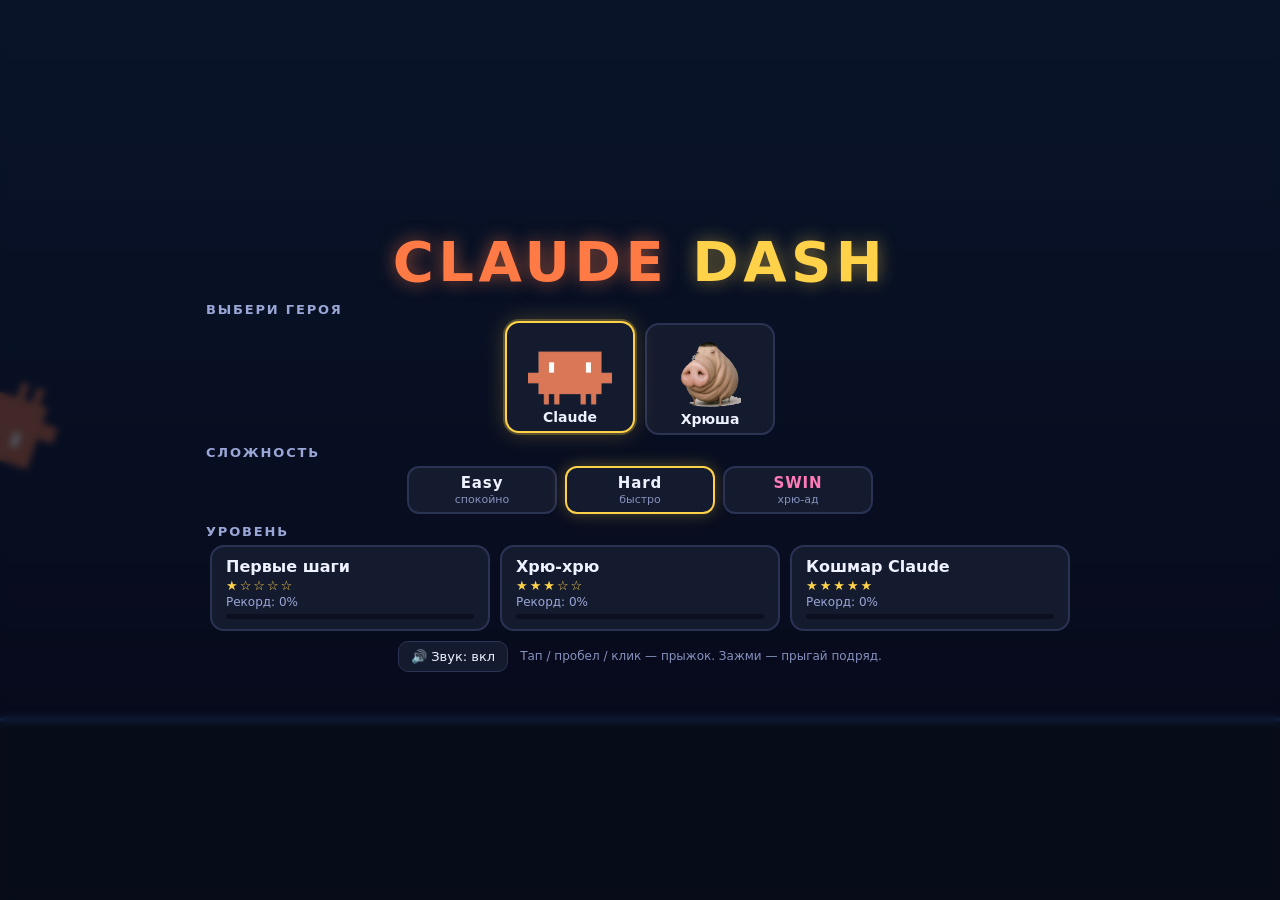
==== web/index.html @ 74cd31fd "Add Easy / Hard / SWIN difficulties with per-difficulty speed, rest and records Co-Authored-By: Clau" ====
<!doctype html>
<html lang="ru">
<head>
<meta charset="utf-8">
<meta name="viewport" content="width=device-width,initial-scale=1,maximum-scale=1,user-scalable=no,viewport-fit=cover">
<meta name="theme-color" content="#0b0f1a">
<title>Claude Dash</title>
<link rel="stylesheet" href="style.css">
</head>
<body>
<canvas id="c"></canvas>

<button id="btnPause" class="hidden" aria-label="Пауза">❚❚</button>

<section id="menu" class="screen">
  <div class="menu-inner">
    <h1 class="title"><span>CLAUDE</span> <span class="dash">DASH</span></h1>

    <div class="block">
      <h2>Выбери героя</h2>
      <div id="chars" class="chars"></div>
    </div>

    <div class="block">
      <h2>Сложность</h2>
      <div id="diffs" class="diffs"></div>
    </div>

    <div class="block">
      <h2>Уровень</h2>
      <div id="levels" class="levels"></div>
    </div>

    <div class="foot">
      <button id="btnSound" class="small">🔊 Звук: вкл</button>
      <span class="hint">Тап / пробел / клик — прыжок. Зажми — прыгай подряд.</span>
    </div>
  </div>
</section>

<section id="pause" class="screen hidden">
  <div class="card">
    <h2>Пауза</h2>
    <button id="btnResume" class="big">▶ Продолжить</button>
    <button id="btnRestart" class="big alt">↻ Заново</button>
    <button id="btnMenu" class="big alt">☰ В меню</button>
  </div>
</section>

<section id="win" class="screen hidden">
  <div class="card">
    <h2>Уровень пройден!</h2>
    <p id="winStats"></p>
    <img id="winImg" alt="">
    <button id="btnAgain" class="big">↻ Ещё раз</button>
    <button id="btnNext" class="big alt">Следующий ▶</button>
    <button id="btnMenu2" class="big alt">☰ В меню</button>
  </div>
</section>

<script src="core.js"></script>
<script src="game.js"></script>
</body>
</html>
---- web/style.css ----
:root { --bg: #0b0f1a; --accent: #ff7a45; --accent2: #ffd24a; --card: #151b2e; --line: #2a3354; --text: #eef1ff; }
* { box-sizing: border-box; -webkit-tap-highlight-color: transparent; -webkit-user-select: none; user-select: none; }
html, body { margin: 0; height: 100%; background: var(--bg); color: var(--text); overflow: hidden; touch-action: none;
  font-family: system-ui, -apple-system, "Segoe UI", Roboto, sans-serif; }
canvas { position: fixed; inset: 0; width: 100%; height: 100%; display: block; }
.hidden { display: none !important; }

.screen { position: fixed; inset: 0; display: flex; align-items: center; justify-content: center; z-index: 5; }
#menu { background: rgba(8, 11, 22, .72); backdrop-filter: blur(3px); overflow-y: auto; align-items: flex-start; }
.menu-inner { width: min(900px, 100%); padding: max(12px, env(safe-area-inset-top)) max(16px, env(safe-area-inset-right)) 16px max(16px, env(safe-area-inset-left)); margin: auto; }

.title { margin: 4px 0 8px; text-align: center; font-size: clamp(30px, 8vh, 56px); letter-spacing: .08em; font-weight: 900; }
.title span:first-child { color: var(--accent); text-shadow: 0 0 18px rgba(255, 122, 69, .55); }
.title .dash { color: var(--accent2); text-shadow: 0 0 18px rgba(255, 210, 74, .45); }
h2 { margin: 0 0 6px; font-size: 13px; letter-spacing: .14em; text-transform: uppercase; color: #9aa6d6; }
.block { margin-bottom: 10px; }

.chars, .levels, .diffs { display: flex; gap: 10px; justify-content: center; flex-wrap: wrap; }
.char, .level { background: var(--card); border: 2px solid var(--line); border-radius: 14px; color: var(--text); cursor: pointer;
  font: inherit; transition: transform .12s, border-color .12s, box-shadow .12s; }
.char { width: 130px; padding: 8px 6px 6px; display: flex; flex-direction: column; align-items: center; gap: 4px; }
.char .pic { width: 84px; height: 74px; display: flex; align-items: flex-end; justify-content: center; }
.char img { max-width: 100%; max-height: 100%; image-rendering: auto; pointer-events: none; }
.char b { font-size: 14px; }
.char.sel { border-color: var(--accent2); box-shadow: 0 0 0 2px rgba(255, 210, 74, .25), 0 0 22px rgba(255, 210, 74, .25); transform: translateY(-2px); }
.level { min-width: 180px; padding: 10px 14px; text-align: left; flex: 1 1 180px; max-width: 280px; }
.level:active, .char:active, .big:active, .small:active { transform: scale(.97); }
.level .nm { font-weight: 800; font-size: 16px; }
.level .st { color: var(--accent2); font-size: 13px; letter-spacing: 2px; margin: 2px 0; }
.level .best { font-size: 12px; color: #9aa6d6; }
.level .bar { height: 5px; background: #0c1020; border-radius: 3px; overflow: hidden; margin-top: 5px; }
.level .bar i { display: block; height: 100%; background: linear-gradient(90deg, var(--accent), var(--accent2)); }
.level:hover, .char:hover { border-color: var(--accent); }

.foot { display: flex; gap: 12px; align-items: center; justify-content: center; flex-wrap: wrap; margin-top: 4px; }
.hint { font-size: 12px; color: #8791bd; }
button { font-family: inherit; }
.small { background: var(--card); border: 1px solid var(--line); color: var(--text); border-radius: 10px; padding: 7px 12px; font-size: 13px; cursor: pointer; }

#pause, #win { background: rgba(5, 8, 18, .66); }
.card { background: var(--card); border: 2px solid var(--line); border-radius: 18px; padding: 18px 22px; width: min(340px, 90vw); text-align: center;
  display: flex; flex-direction: column; gap: 10px; max-height: 96vh; overflow-y: auto; }
.card h2 { font-size: 20px; color: var(--accent2); letter-spacing: .06em; margin: 0; }
.card p { margin: 0; color: #c8d0f5; font-size: 14px; }
#winImg { height: 70px; object-fit: contain; align-self: center; animation: hop .6s ease-in-out infinite alternate; }
@keyframes hop { to { transform: translateY(-14px) rotate(12deg); } }
.big { background: linear-gradient(180deg, #ff9160, var(--accent)); border: 0; border-radius: 12px; padding: 12px; font-size: 17px; font-weight: 800;
  color: #25110a; cursor: pointer; }
.big.alt { background: #222b49; color: var(--text); border: 1px solid var(--line); font-weight: 600; }

#btnPause { position: fixed; z-index: 4; top: max(8px, env(safe-area-inset-top)); right: max(10px, env(safe-area-inset-right));
  width: 44px; height: 44px; border-radius: 50%; border: 2px solid rgba(255, 255, 255, .35); background: rgba(0, 0, 0, .35);
  color: #fff; font-size: 16px; cursor: pointer; }

@media (max-height: 460px) {
  .title { font-size: 26px; margin: 0 0 4px; }
  .char { width: 104px; padding: 4px; } .char .pic { width: 60px; height: 50px; }
  .level { padding: 6px 10px; min-width: 150px; } .block { margin-bottom: 6px; } .hint { display: none; }
}

.diffs { display: flex; gap: 8px; justify-content: center; }
.diff { flex: 1 1 0; max-width: 150px; background: var(--card); border: 2px solid var(--line); border-radius: 12px; color: var(--text); cursor: pointer;
  padding: 6px 8px; display: flex; flex-direction: column; align-items: center; gap: 1px; font: inherit; transition: transform .12s, border-color .12s; }
.diff b { font-size: 15px; letter-spacing: .06em; }
.diff span { font-size: 11px; color: #8791bd; }
.diff:active { transform: scale(.97); }
.diff.d-easy.sel { border-color: #5ee08a; box-shadow: 0 0 16px rgba(94, 224, 138, .3); }
.diff.d-hard.sel { border-color: var(--accent2); box-shadow: 0 0 16px rgba(255, 210, 74, .3); }
.diff.d-swin.sel { border-color: #ff4d9a; box-shadow: 0 0 18px rgba(255, 77, 154, .45); }
.diff.d-swin b { color: #ff7ab8; }
@media (max-height: 460px) { .diff { padding: 3px 6px; } .diff span { display: none; } }
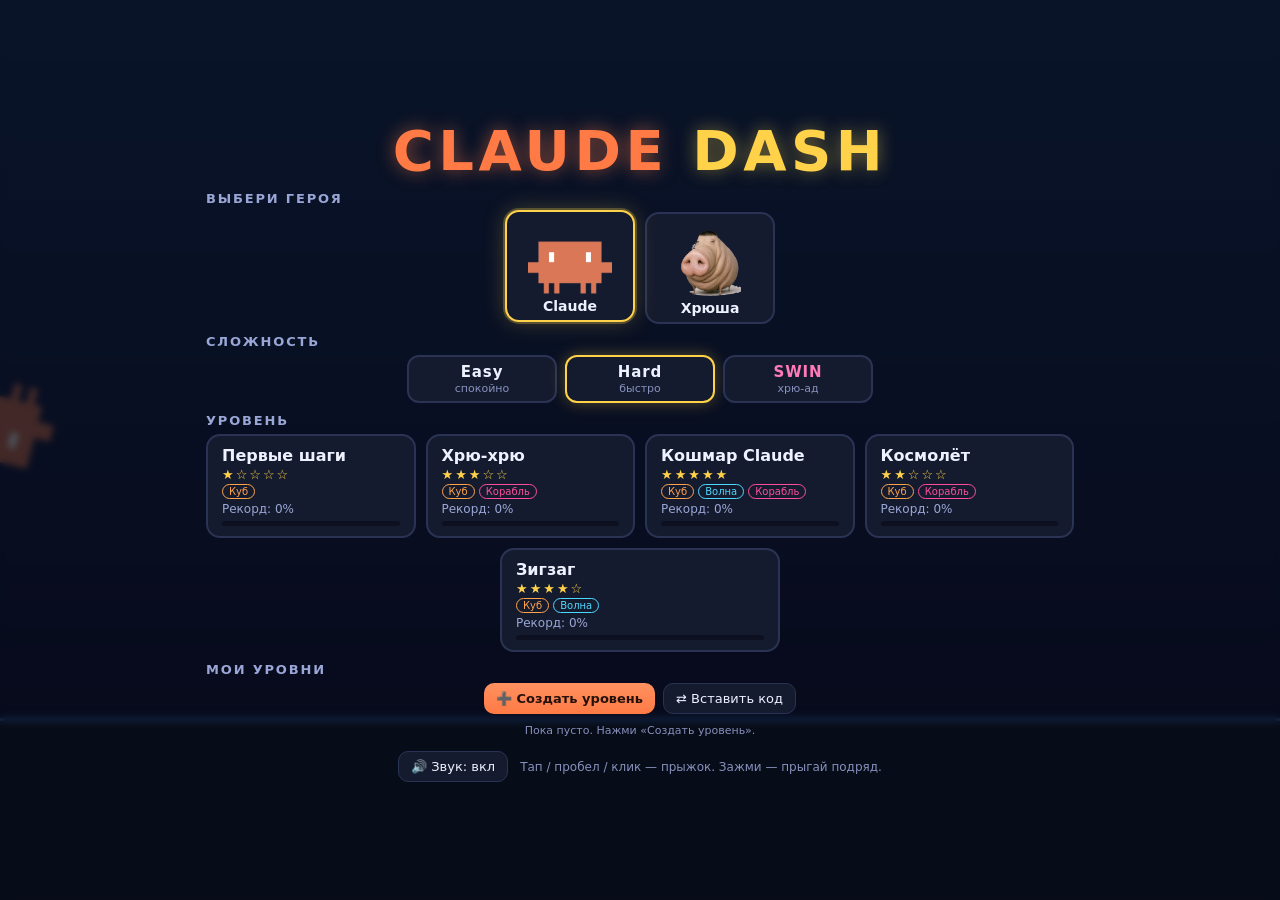
==== commit df4e69ea: "Add Cube/Ship/Wave game modes with portals, 2 new levels, and a level editor with share codes Co-Aut" ====
--- a/web/index.html
+++ b/web/index.html
@@ -31,10 +31,51 @@
       <div id="levels" class="levels"></div>
     </div>
 
+    <div class="block">
+      <h2>Мои уровни</h2>
+      <div class="cbtns">
+        <button id="btnNew" class="small go">➕ Создать уровень</button>
+        <button id="btnImport" class="small">⇄ Вставить код</button>
+      </div>
+      <div id="customList" class="clist"></div>
+    </div>
+
     <div class="foot">
       <button id="btnSound" class="small">🔊 Звук: вкл</button>
       <span class="hint">Тап / пробел / клик — прыжок. Зажми — прыгай подряд.</span>
     </div>
+  </div>
+</section>
+
+<section id="editor" class="hidden">
+  <div class="edtop">
+    <button id="edBack" class="small" aria-label="Назад">←</button>
+    <input id="edName" type="text" maxlength="24" placeholder="Название" autocomplete="off">
+    <button id="edDiff" class="small">Тест: Hard</button>
+    <button id="edTest" class="small go">▶ Тест</button>
+    <button id="edSave" class="small">💾 Сохранить</button>
+    <button id="edCode" class="small">⇄ Код</button>
+  </div>
+  <div id="edCodePanel" class="codepanel hidden">
+    <p>Код уровня. Скопируй, чтобы поделиться, или вставь чужой и нажми «Загрузить».</p>
+    <textarea id="edCodeText" rows="4" spellcheck="false"></textarea>
+    <div class="cbtns">
+      <button id="edCopy" class="small go">Копировать</button>
+      <button id="edLoad" class="small">Загрузить</button>
+      <button id="edCodeClose" class="small">Закрыть</button>
+    </div>
+    <div id="edCodeMsg" class="hint"></div>
+  </div>
+  <div class="edbottom">
+    <div class="edbar">
+      <button id="edLeft" class="small">◀</button>
+      <input id="edScroll" type="range" min="0" max="100" step="0.5" value="0" aria-label="Прокрутка уровня">
+      <button id="edRight" class="small">▶</button>
+      <button id="edLenMinus" class="small">−20</button>
+      <span id="edInfo" class="hint"></span>
+      <button id="edLenPlus" class="small">+20</button>
+    </div>
+    <div id="edTools" class="tools"></div>
   </div>
 </section>
 
--- a/web/style.css
+++ b/web/style.css
@@ -69,3 +69,42 @@
 .diff.d-swin.sel { border-color: #ff4d9a; box-shadow: 0 0 18px rgba(255, 77, 154, .45); }
 .diff.d-swin b { color: #ff7ab8; }
 @media (max-height: 460px) { .diff { padding: 3px 6px; } .diff span { display: none; } }
+
+/* ---- modes, custom levels ---- */
+.level .modes { display: flex; gap: 4px; flex-wrap: wrap; margin: 2px 0 3px; }
+.level .modes i { font-style: normal; font-size: 10px; padding: 1px 6px; border-radius: 8px; border: 1px solid currentColor; }
+.m-cube { color: #ffa24a; } .m-ship { color: #ff4d9a; } .m-wave { color: #4dd8ff; }
+.cbtns { display: flex; gap: 8px; justify-content: center; flex-wrap: wrap; margin-bottom: 6px; }
+.small.go { background: linear-gradient(180deg, #ff9160, var(--accent)); border: 0; color: #25110a; font-weight: 800; }
+.small.del { color: #ff8a9a; }
+.clist { display: flex; flex-direction: column; gap: 6px; max-width: 560px; margin: 0 auto; }
+.crow { display: flex; align-items: center; gap: 6px; background: var(--card); border: 1px solid var(--line); border-radius: 12px; padding: 6px 8px; }
+.cname { flex: 1; min-width: 0; display: flex; flex-direction: column; }
+.cname b { font-size: 14px; overflow: hidden; text-overflow: ellipsis; white-space: nowrap; }
+.cname span, .empty { font-size: 11px; color: #8791bd; }
+.empty { text-align: center; padding: 4px; }
+
+#editor { position: fixed; inset: 0; z-index: 6; pointer-events: none; }
+#editor > * { pointer-events: auto; }
+.edtop { position: absolute; top: 0; left: 0; right: 0; display: flex; gap: 6px; align-items: center; background: rgba(8, 11, 22, .82);
+  padding: 6px max(8px, env(safe-area-inset-right)) 6px max(8px, env(safe-area-inset-left)); overflow-x: auto; }
+.edtop .small { white-space: nowrap; flex: none; }
+#edName { flex: 1 1 120px; min-width: 90px; background: #0c1020; border: 1px solid var(--line); color: var(--text); border-radius: 8px; padding: 7px 9px; font: inherit; font-size: 14px;
+  -webkit-user-select: text; user-select: text; }
+.edbottom { position: absolute; left: 0; right: 0; bottom: 0; height: 84px; background: rgba(8, 11, 22, .9); display: flex; flex-direction: column;
+  padding: 0 max(8px, env(safe-area-inset-right)) 0 max(8px, env(safe-area-inset-left)); }
+.edbar { height: 32px; display: flex; align-items: center; gap: 6px; }
+.edbar .small { padding: 3px 9px; flex: none; }
+#edScroll { flex: 1; min-width: 60px; accent-color: var(--accent); }
+.tools { height: 52px; display: flex; gap: 6px; overflow-x: auto; padding-bottom: 4px; }
+.tool { flex: none; min-width: 58px; background: var(--card); border: 2px solid var(--line); border-radius: 10px; color: var(--text); display: flex; flex-direction: column;
+  align-items: center; justify-content: center; font: inherit; cursor: pointer; padding: 0 6px; }
+.tool b { font-size: 17px; line-height: 1; } .tool span { font-size: 9px; color: #8791bd; }
+.tool.sel { border-color: var(--accent2); box-shadow: 0 0 12px rgba(255, 210, 74, .3); }
+.tool.t-cube b { color: #ffa24a; } .tool.t-ship b { color: #ff4d9a; } .tool.t-wave b { color: #4dd8ff; }
+.codepanel { position: absolute; top: 52px; left: 50%; transform: translateX(-50%); width: min(520px, 94vw); background: var(--card); border: 2px solid var(--line);
+  border-radius: 14px; padding: 10px; display: flex; flex-direction: column; gap: 8px; }
+.codepanel p { margin: 0; font-size: 12px; color: #c8d0f5; }
+.codepanel textarea { width: 100%; background: #0c1020; color: var(--text); border: 1px solid var(--line); border-radius: 8px; padding: 6px; font: 11px monospace;
+  -webkit-user-select: text; user-select: text; resize: none; }
+@media (max-height: 460px) { .level .modes { display: none; } }
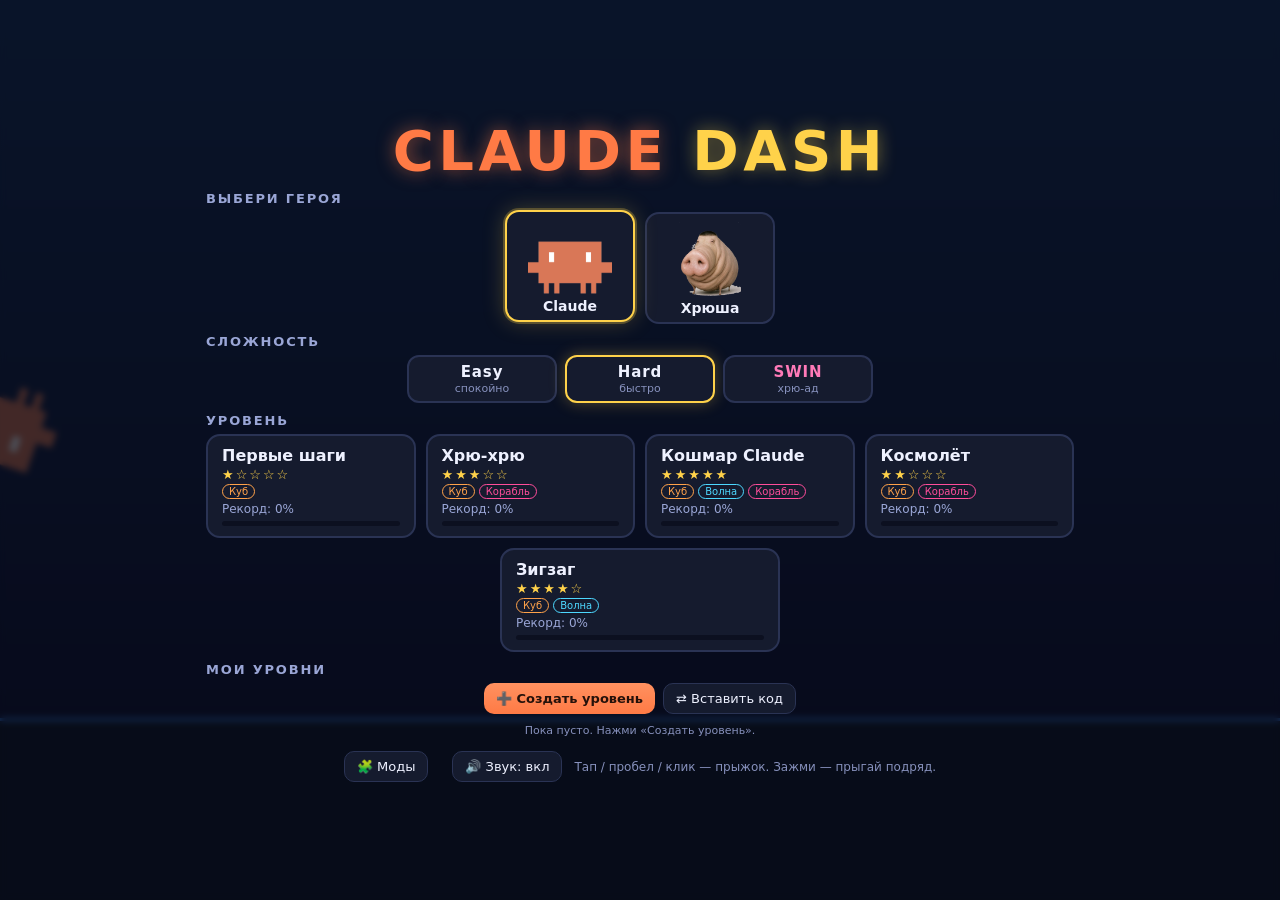
==== commit 47993f1d: "Add Mod API v1, mod loader/manager UI, example mods and docs Co-Authored-By: Claude Sonnet 5.5 <nore" ====
--- a/web/index.html
+++ b/web/index.html
@@ -40,12 +40,40 @@
       <div id="customList" class="clist"></div>
     </div>
 
+    <div id="modLevelsBlock" class="block hidden">
+      <h2>Уровни из модов</h2>
+      <div id="modLevels" class="clist"></div>
+    </div>
+
     <div class="foot">
+      <button id="btnMods" class="small">🧩 Моды</button>
+      <span id="modButtons" class="cbtns" style="margin:0"></span>
       <button id="btnSound" class="small">🔊 Звук: вкл</button>
       <span class="hint">Тап / пробел / клик — прыжок. Зажми — прыгай подряд.</span>
     </div>
   </div>
 </section>
+
+<section id="mods" class="screen hidden">
+  <div class="card modcard">
+    <div class="mhead"><h2>Моды</h2><button id="modClose" class="small">← Назад</button></div>
+    <p class="warn">Мод — это код. Он выполняется внутри игры и может менять её как угодно. Ставь только те моды, которым доверяешь. Описание API: docs/MODDING.md в репозитории.</p>
+    <div id="modList" class="mlist"></div>
+    <h2>Добавить мод</h2>
+    <textarea id="modSrc" rows="5" spellcheck="false" placeholder="Вставь код мода: ClaudeDash.register({ ... })"></textarea>
+    <div class="cbtns">
+      <button id="modInstall" class="small go">Установить код</button>
+      <button id="modFileBtn" class="small">Из файла…</button>
+      <input id="modFile" type="file" accept=".js,text/javascript,application/javascript" hidden>
+    </div>
+    <div class="urlrow"><input id="modUrl" type="url" placeholder="https://…/mod.js" autocomplete="off"><button id="modUrlBtn" class="small">Скачать</button></div>
+    <div id="modMsg" class="hint"></div>
+    <h2>Примеры</h2>
+    <div id="modExamples" class="mlist"></div>
+  </div>
+</section>
+
+<div id="toast" class="toast hidden"></div>
 
 <section id="editor" class="hidden">
   <div class="edtop">
@@ -100,6 +128,8 @@
 </section>
 
 <script src="core.js"></script>
+<script src="mods.js"></script>
+<script src="examples.js"></script>
 <script src="game.js"></script>
 </body>
 </html>
--- a/web/style.css
+++ b/web/style.css
@@ -108,3 +108,20 @@
 .codepanel textarea { width: 100%; background: #0c1020; color: var(--text); border: 1px solid var(--line); border-radius: 8px; padding: 6px; font: 11px monospace;
   -webkit-user-select: text; user-select: text; resize: none; }
 @media (max-height: 460px) { .level .modes { display: none; } }
+
+/* ---- mods ---- */
+.modcard { width: min(600px, 94vw); text-align: left; gap: 8px; }
+.mhead { display: flex; justify-content: space-between; align-items: center; }
+.warn { font-size: 12px; color: #ffcf7a; background: rgba(255, 180, 60, .08); border: 1px solid rgba(255, 180, 60, .3); border-radius: 10px; padding: 7px 10px; }
+.mlist { display: flex; flex-direction: column; gap: 6px; }
+.mrow { display: flex; align-items: center; gap: 6px; background: #0f1426; border: 1px solid var(--line); border-radius: 10px; padding: 6px 8px; }
+.mrow.off { opacity: .6; }
+.minfo { flex: 1; min-width: 0; display: flex; flex-direction: column; gap: 1px; }
+.minfo b { font-size: 14px; } .minfo span { font-size: 11px; color: #9aa6d6; overflow-wrap: anywhere; }
+.minfo em { font-size: 11px; font-style: normal; color: #5ee08a; } .minfo em.bad { color: #ff8a9a; overflow-wrap: anywhere; }
+.small:disabled { opacity: .5; cursor: default; }
+.modcard textarea, .urlrow input { width: 100%; background: #0c1020; color: var(--text); border: 1px solid var(--line); border-radius: 8px; padding: 7px; font: 12px monospace;
+  -webkit-user-select: text; user-select: text; resize: vertical; }
+.urlrow { display: flex; gap: 6px; } .urlrow input { font: 13px system-ui, sans-serif; }
+.toast { position: fixed; left: 50%; bottom: 18px; transform: translateX(-50%); background: rgba(20, 26, 48, .96); border: 1px solid var(--line); color: var(--text);
+  border-radius: 12px; padding: 9px 14px; font-size: 13px; z-index: 20; max-width: 90vw; pointer-events: none; }
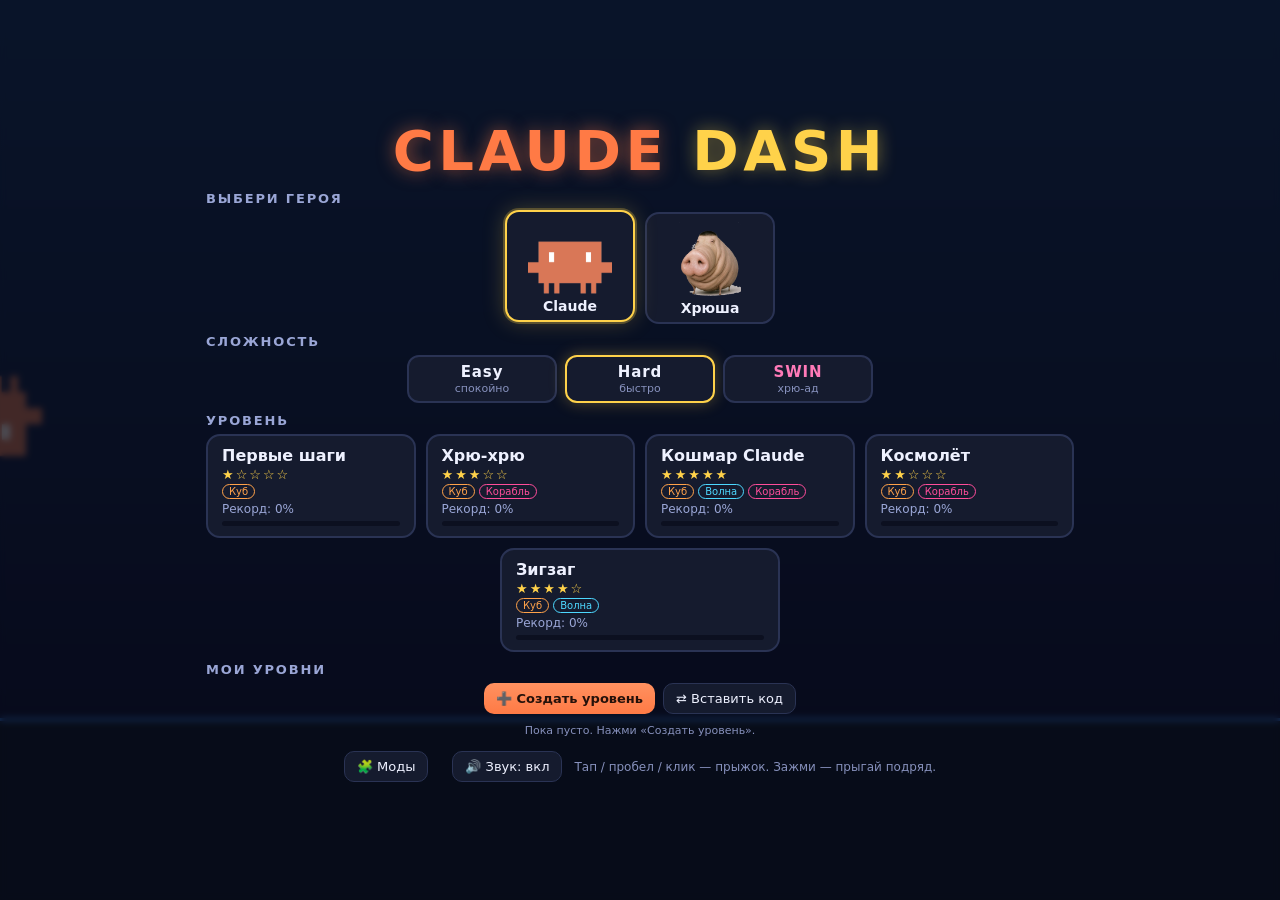
==== commit 941afdf1: "Mod API: menus, HUD panels, pause buttons and themes (modui.js) with docs and examples Co-Authored-B" ====
--- a/web/index.html
+++ b/web/index.html
@@ -73,6 +73,14 @@
   </div>
 </section>
 
+<section id="modMenu" class="screen hidden">
+  <div class="card modcard">
+    <div class="mhead"><h2 id="modMenuTitle"></h2><button id="modMenuClose" class="small">← Назад</button></div>
+    <div id="modMenuBody" class="mui"></div>
+  </div>
+</section>
+
+<div id="modPanels" class="modpanels"></div>
 <div id="toast" class="toast hidden"></div>
 
 <section id="editor" class="hidden">
@@ -113,6 +121,7 @@
     <button id="btnResume" class="big">▶ Продолжить</button>
     <button id="btnRestart" class="big alt">↻ Заново</button>
     <button id="btnMenu" class="big alt">☰ В меню</button>
+    <div id="pauseExtra" class="pauseextra"></div>
   </div>
 </section>
 
@@ -129,6 +138,7 @@
 
 <script src="core.js"></script>
 <script src="mods.js"></script>
+<script src="modui.js"></script>
 <script src="examples.js"></script>
 <script src="game.js"></script>
 </body>
--- a/web/style.css
+++ b/web/style.css
@@ -125,3 +125,39 @@
 .urlrow { display: flex; gap: 6px; } .urlrow input { font: 13px system-ui, sans-serif; }
 .toast { position: fixed; left: 50%; bottom: 18px; transform: translateX(-50%); background: rgba(20, 26, 48, .96); border: 1px solid var(--line); color: var(--text);
   border-radius: 12px; padding: 9px 14px; font-size: 13px; z-index: 20; max-width: 90vw; pointer-events: none; }
+
+/* ---- mod UI (menus, panels) ---- */
+.pauseextra { display: flex; flex-direction: column; gap: 10px; }
+#modMenuBody { max-height: 64vh; overflow-y: auto; display: flex; flex-direction: column; gap: 8px; padding-right: 2px; }
+.mui-heading { margin: 4px 0 0; font-size: 13px; letter-spacing: .1em; text-transform: uppercase; color: #9aa6d6; }
+.mui-text { margin: 0; font-size: 13px; color: #c8d0f5; white-space: pre-wrap; overflow-wrap: anywhere; }
+.mui-sep { border: 0; border-top: 1px solid var(--line); margin: 2px 0; width: 100%; }
+.mui-image { align-self: center; max-width: 100%; object-fit: contain; }
+.mui-field { display: flex; flex-direction: column; gap: 4px; }
+.mui-label { font-size: 12px; color: #c8d0f5; }
+.mui-field input[type=text], .mui-field select, .mui-field textarea { width: 100%; background: #0c1020; color: var(--text); border: 1px solid var(--line); border-radius: 8px;
+  padding: 7px 9px; font: inherit; font-size: 14px; -webkit-user-select: text; user-select: text; }
+.mui-field input[type=range] { width: 100%; accent-color: var(--accent); }
+.mui-toggle { display: flex; align-items: center; justify-content: space-between; gap: 10px; cursor: pointer; }
+.mui-toggle input { position: absolute; opacity: 0; pointer-events: none; }
+.mui-switch { width: 40px; height: 22px; border-radius: 11px; background: #2a3354; position: relative; flex: none; transition: background .15s; }
+.mui-switch::after { content: ""; position: absolute; top: 3px; left: 3px; width: 16px; height: 16px; border-radius: 50%; background: #fff; transition: transform .15s; }
+.mui-toggle input:checked + .mui-switch { background: var(--accent); }
+.mui-toggle input:checked + .mui-switch::after { transform: translateX(18px); }
+.mui-toggle input:focus-visible + .mui-switch { outline: 2px solid var(--accent2); }
+.mui-row { display: flex; gap: 8px; flex-wrap: wrap; align-items: flex-end; } .mui-row > * { flex: 1 1 120px; min-width: 0; }
+.mui-button { align-self: flex-start; }
+.mui-progress { height: 8px; background: #0c1020; border-radius: 4px; overflow: hidden; } .mui-progress i { display: block; height: 100%; background: linear-gradient(90deg, var(--accent), var(--accent2)); }
+.mui-list { display: flex; flex-direction: column; gap: 6px; }
+.mui-lrow { display: flex; align-items: center; gap: 6px; background: #0f1426; border: 1px solid var(--line); border-radius: 10px; padding: 6px 8px; }
+.mui-linfo { flex: 1; min-width: 0; display: flex; flex-direction: column; } .mui-linfo b { font-size: 14px; } .mui-linfo span { font-size: 11px; color: #9aa6d6; overflow-wrap: anywhere; }
+.mui-empty { font-size: 12px; color: #8791bd; text-align: center; padding: 4px; }
+.mui-err { font-size: 12px; color: #ff8a9a; }
+.modpanels { position: fixed; inset: 0; pointer-events: none; z-index: 3; }
+.mpanel { position: absolute; max-width: min(320px, 70vw); background: rgba(8, 11, 22, .6); border: 1px solid rgba(255, 255, 255, .15); border-radius: 10px; padding: 6px 9px;
+  display: flex; flex-direction: column; gap: 4px; font-size: 12px; }
+.mpanel.ia { pointer-events: auto; }
+.mpanel .mui-text { font-size: 12px; } .mpanel .mui-heading { font-size: 11px; margin: 0; }
+.mpanel.p-top-left { top: 40px; left: max(8px, env(safe-area-inset-left)); } .mpanel.p-top-right { top: 60px; right: max(8px, env(safe-area-inset-right)); }
+.mpanel.p-bottom-left { bottom: 8px; left: max(8px, env(safe-area-inset-left)); } .mpanel.p-bottom-right { bottom: 8px; right: max(8px, env(safe-area-inset-right)); }
+.mpanel.p-top { top: 36px; left: 50%; transform: translateX(-50%); } .mpanel.p-bottom { bottom: 8px; left: 50%; transform: translateX(-50%); }
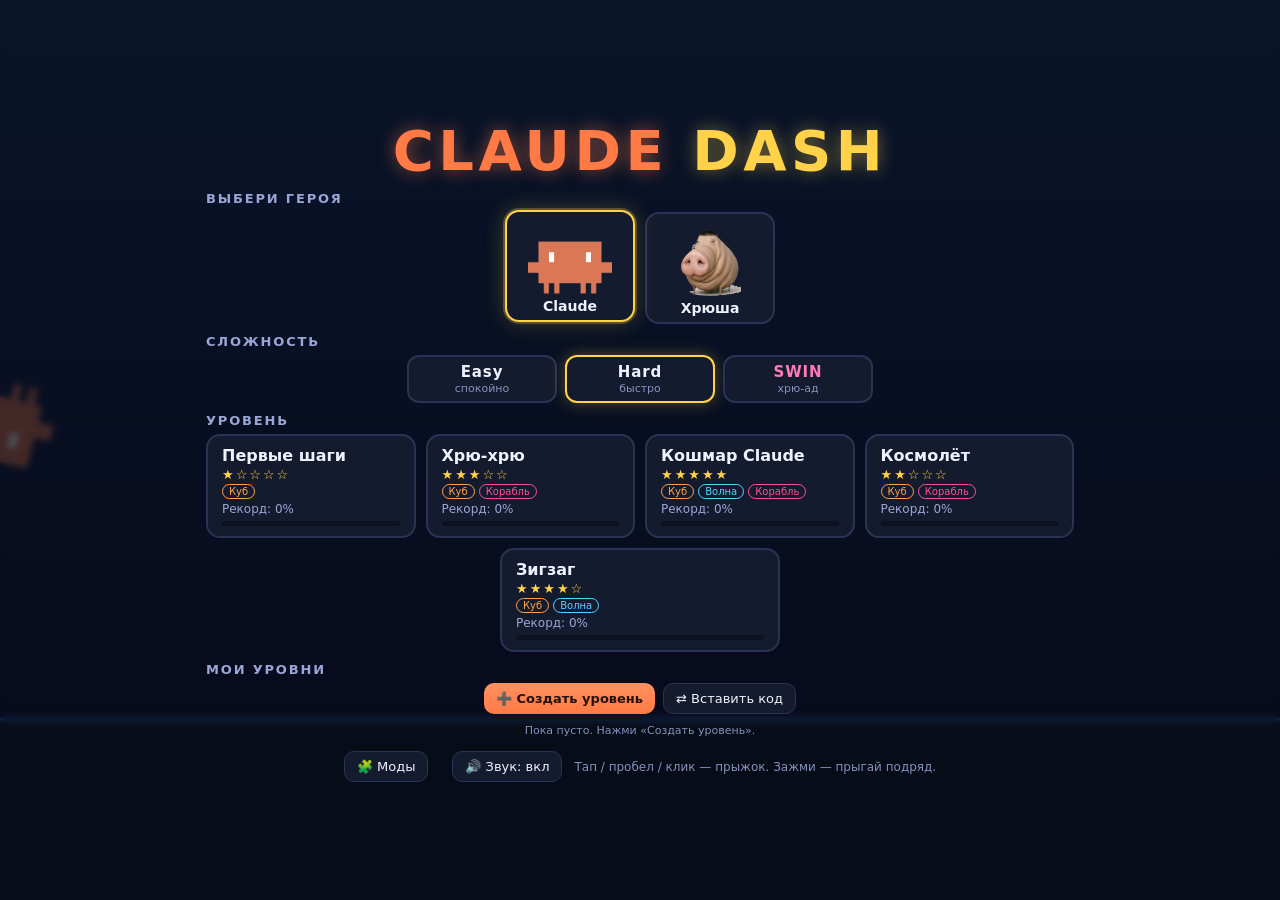
==== commit 68223c3b: "Launcher activity (play / safe mode without mods / self-update); signing key comes from CI secrets; " ====
--- a/web/index.html
+++ b/web/index.html
@@ -14,6 +14,7 @@
 
 <section id="menu" class="screen">
   <div class="menu-inner">
+    <div id="safeBanner" class="safebanner hidden">Безопасный режим: моды выключены</div>
     <h1 class="title"><span>CLAUDE</span> <span class="dash">DASH</span></h1>
 
     <div class="block">
@@ -58,6 +59,7 @@
   <div class="card modcard">
     <div class="mhead"><h2>Моды</h2><button id="modClose" class="small">← Назад</button></div>
     <p class="warn">Мод — это код. Он выполняется внутри игры и может менять её как угодно. Ставь только те моды, которым доверяешь. Описание API: docs/MODDING.md в репозитории.</p>
+    <div id="safeNote" class="warn hidden">Безопасный режим: моды сейчас не работают. Здесь можно выключить или удалить сломанный мод, потом запусти игру обычным способом.</div>
     <div id="modList" class="mlist"></div>
     <h2>Добавить мод</h2>
     <textarea id="modSrc" rows="5" spellcheck="false" placeholder="Вставь код мода: ClaudeDash.register({ ... })"></textarea>
--- a/web/style.css
+++ b/web/style.css
@@ -135,7 +135,7 @@
 .mui-image { align-self: center; max-width: 100%; object-fit: contain; }
 .mui-field { display: flex; flex-direction: column; gap: 4px; }
 .mui-label { font-size: 12px; color: #c8d0f5; }
-.mui-field input[type=text], .mui-field select, .mui-field textarea { width: 100%; background: #0c1020; color: var(--text); border: 1px solid var(--line); border-radius: 8px;
+.mui-field input[type=text], .mui-field input[type=password], .mui-field select, .mui-field textarea { width: 100%; background: #0c1020; color: var(--text); border: 1px solid var(--line); border-radius: 8px;
   padding: 7px 9px; font: inherit; font-size: 14px; -webkit-user-select: text; user-select: text; }
 .mui-field input[type=range] { width: 100%; accent-color: var(--accent); }
 .mui-toggle { display: flex; align-items: center; justify-content: space-between; gap: 10px; cursor: pointer; }
@@ -161,3 +161,5 @@
 .mpanel.p-top-left { top: 40px; left: max(8px, env(safe-area-inset-left)); } .mpanel.p-top-right { top: 60px; right: max(8px, env(safe-area-inset-right)); }
 .mpanel.p-bottom-left { bottom: 8px; left: max(8px, env(safe-area-inset-left)); } .mpanel.p-bottom-right { bottom: 8px; right: max(8px, env(safe-area-inset-right)); }
 .mpanel.p-top { top: 36px; left: 50%; transform: translateX(-50%); } .mpanel.p-bottom { bottom: 8px; left: 50%; transform: translateX(-50%); }
+
+.safebanner { text-align: center; font-size: 12px; font-weight: 700; color: #ffcf7a; background: rgba(255, 180, 60, .12); border: 1px solid rgba(255, 180, 60, .4); border-radius: 10px; padding: 5px 10px; margin: 2px auto 6px; max-width: 360px; }
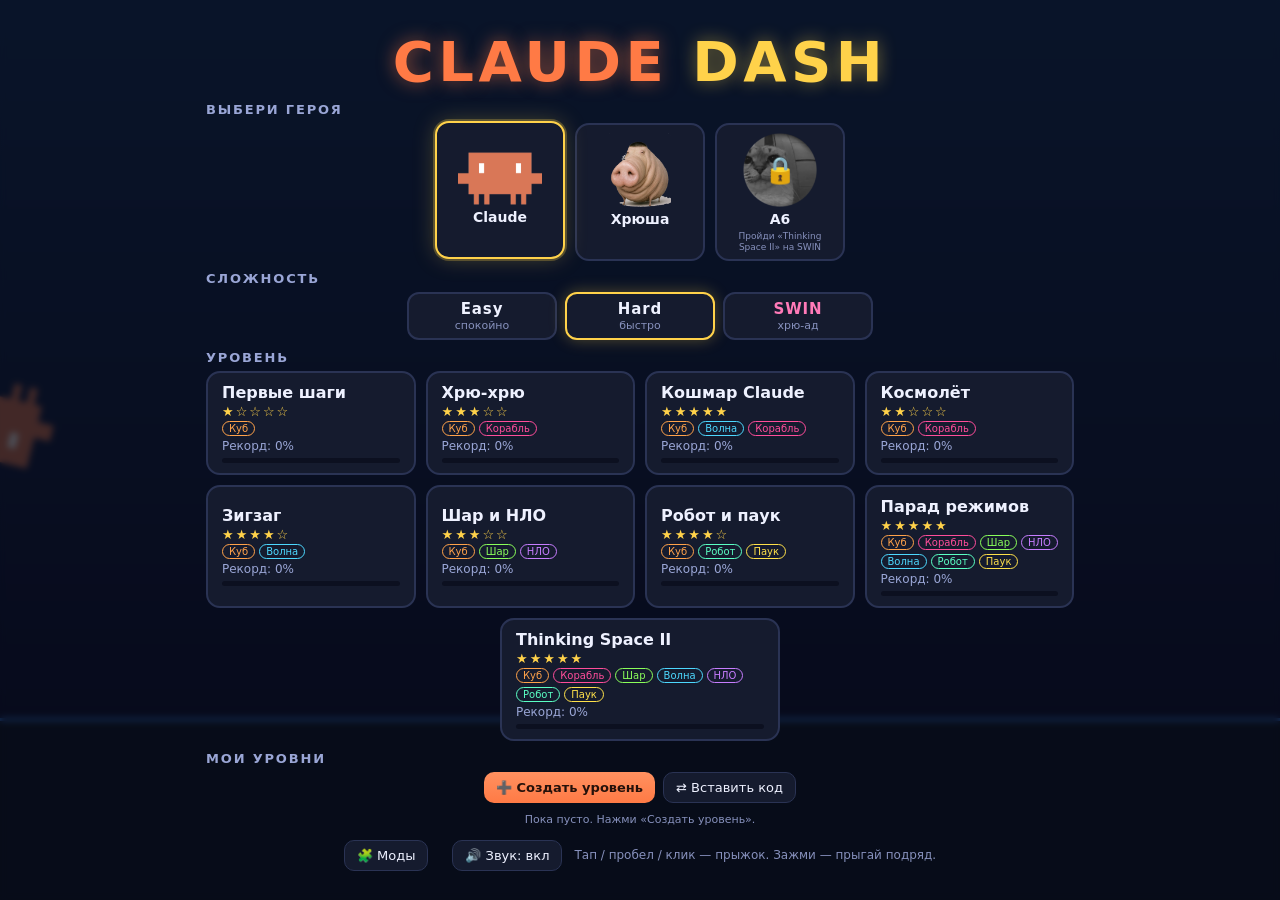
==== commit 19a792cc: "Add A6 skin unlocked by finishing the new level Thinking Space II on SWIN Co-Authored-By: Claude Son" ====
--- a/web/index.html
+++ b/web/index.html
@@ -131,6 +131,11 @@
   <div class="card">
     <h2>Уровень пройден!</h2>
     <p id="winStats"></p>
+    <div id="winUnlock" class="unlock hidden">
+      <img id="unlockImg" alt="">
+      <div class="uinfo"><b>🔓 Открыт новый скин!</b><span id="unlockName"></span></div>
+      <button id="btnWear" class="small go">Надеть</button>
+    </div>
     <img id="winImg" alt="">
     <button id="btnAgain" class="big">↻ Ещё раз</button>
     <button id="btnNext" class="big alt">Следующий ▶</button>
--- a/web/style.css
+++ b/web/style.css
@@ -163,3 +163,16 @@
 .mpanel.p-top { top: 36px; left: 50%; transform: translateX(-50%); } .mpanel.p-bottom { bottom: 8px; left: 50%; transform: translateX(-50%); }
 
 .safebanner { text-align: center; font-size: 12px; font-weight: 700; color: #ffcf7a; background: rgba(255, 180, 60, .12); border: 1px solid rgba(255, 180, 60, .4); border-radius: 10px; padding: 5px 10px; margin: 2px auto 6px; max-width: 360px; }
+
+.m-ball { color: #8aff5a; } .m-ufo { color: #c77dff; } .m-robot { color: #5affc4; } .m-spider { color: #ffe14a; }
+.tool.t-ball b { color: #8aff5a; } .tool.t-ufo b { color: #c77dff; } .tool.t-robot b { color: #5affc4; } .tool.t-spider b { color: #ffe14a; }
+
+/* ---- locked skins, unlock banner ---- */
+.char .pic { position: relative; }
+.char.locked img { filter: grayscale(1) brightness(.55); }
+.char .lock { position: absolute; inset: 0; display: flex; align-items: center; justify-content: center; font-size: 26px; }
+.char small { font-size: 9px; line-height: 1.2; color: #8791bd; max-width: 112px; text-align: center; }
+.char.locked { cursor: help; }
+.unlock { display: flex; align-items: center; gap: 10px; background: rgba(94, 224, 138, .1); border: 1px solid rgba(94, 224, 138, .45); border-radius: 12px; padding: 8px 10px; text-align: left; }
+.unlock img { width: 48px; height: 48px; object-fit: contain; border-radius: 50%; flex: none; }
+.unlock .uinfo { flex: 1; min-width: 0; display: flex; flex-direction: column; } .unlock .uinfo b { font-size: 13px; color: #5ee08a; } .unlock .uinfo span { font-size: 12px; color: #c8d0f5; }
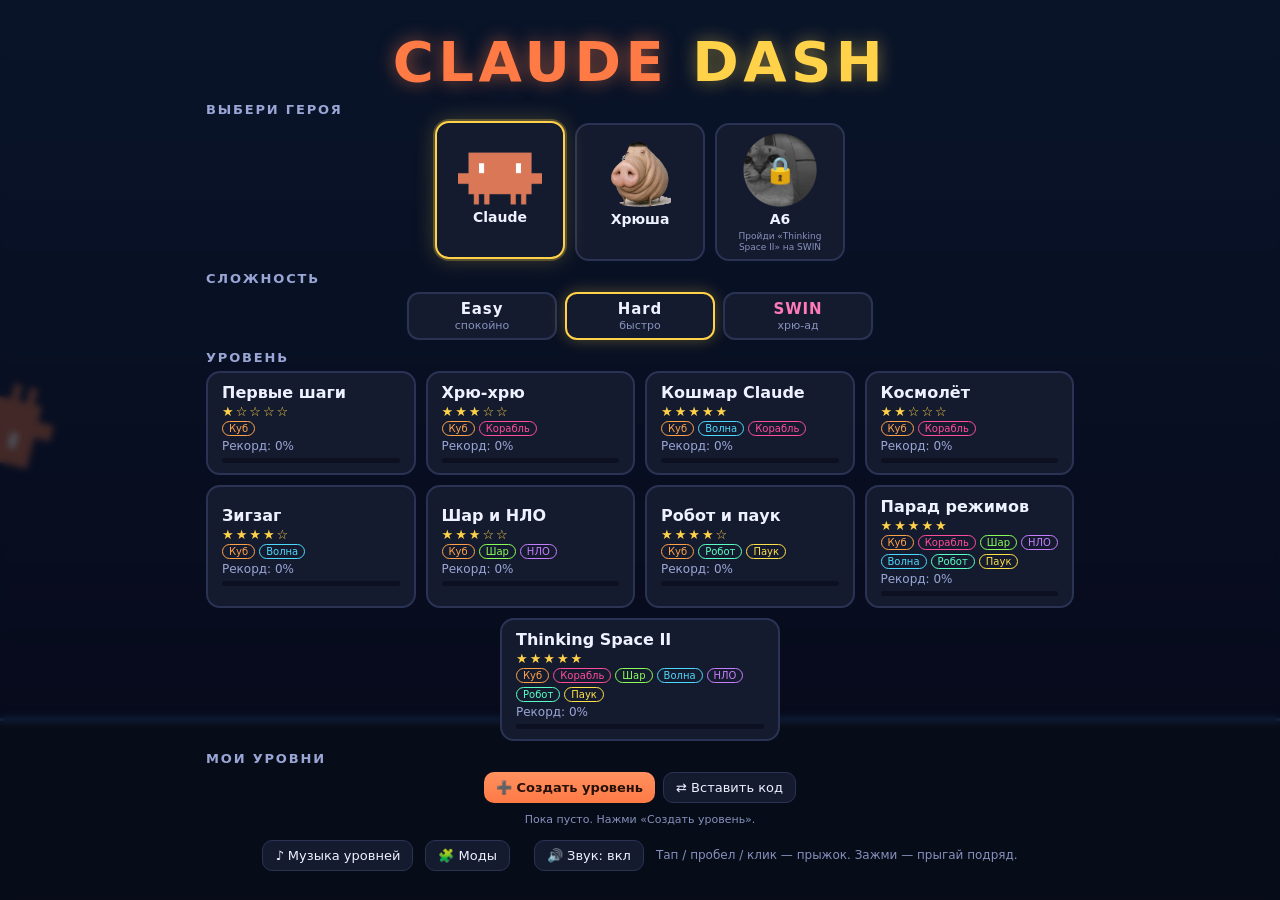
==== commit 3b60c651: "Own level music: pick an audio file from the device (IndexedDB) for any level, start offset, Music s" ====
--- a/web/index.html
+++ b/web/index.html
@@ -47,11 +47,22 @@
     </div>
 
     <div class="foot">
+      <button id="btnMusic" class="small">♪ Музыка уровней</button>
       <button id="btnMods" class="small">🧩 Моды</button>
       <span id="modButtons" class="cbtns" style="margin:0"></span>
       <button id="btnSound" class="small">🔊 Звук: вкл</button>
       <span class="hint">Тап / пробел / клик — прыжок. Зажми — прыгай подряд.</span>
     </div>
+  </div>
+</section>
+
+<section id="musicScreen" class="screen hidden">
+  <div class="card modcard">
+    <div class="mhead"><h2>Музыка уровней</h2><button id="musicClose" class="small">← Назад</button></div>
+    <p class="warn" style="color:#c8d0f5;background:rgba(120,140,255,.08);border-color:rgba(120,140,255,.3)">Выбери звуковой файл с устройства для любого уровня. Он остаётся только на этом устройстве, в игру и в интернет не загружается. Музыка начинается заново с каждой попыткой, как встроенная.</p>
+    <div id="musicList" class="mlist"></div>
+    <input id="musicFile" type="file" accept="audio/*,.mp3,.ogg,.wav,.m4a,.aac,.flac,.opus" hidden>
+    <div id="musicMsg" class="hint"></div>
   </div>
 </section>
 
--- a/web/style.css
+++ b/web/style.css
@@ -176,3 +176,8 @@
 .unlock { display: flex; align-items: center; gap: 10px; background: rgba(94, 224, 138, .1); border: 1px solid rgba(94, 224, 138, .45); border-radius: 12px; padding: 8px 10px; text-align: left; }
 .unlock img { width: 48px; height: 48px; object-fit: contain; border-radius: 50%; flex: none; }
 .unlock .uinfo { flex: 1; min-width: 0; display: flex; flex-direction: column; } .unlock .uinfo b { font-size: 13px; color: #5ee08a; } .unlock .uinfo span { font-size: 12px; color: #c8d0f5; }
+
+.level .mus { font-size: 10px; color: #c77dff; margin: 1px 0 2px; overflow: hidden; text-overflow: ellipsis; white-space: nowrap; }
+
+.moff { width: 64px; background: #0c1020; color: var(--text); border: 1px solid var(--line); border-radius: 8px; padding: 5px 6px; font: inherit; font-size: 13px; }
+.mlab { font-size: 11px; color: #9aa6d6; white-space: nowrap; }
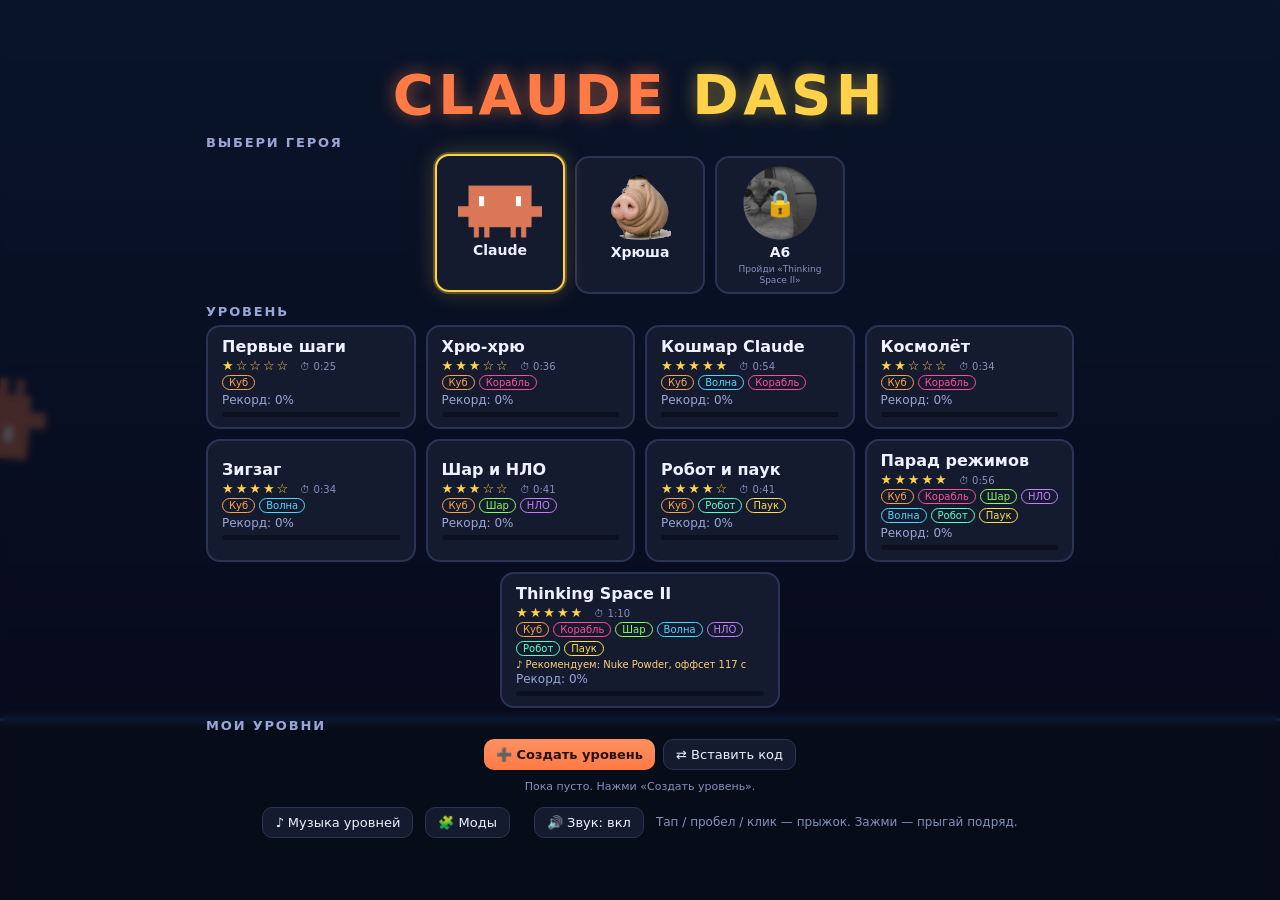
==== commit 9cee56cb: "Remove difficulties; add speed portals (1x blue, 2x green, 3x pink, 4x red) from level 4 on, in the " ====
--- a/web/index.html
+++ b/web/index.html
@@ -22,12 +22,7 @@
       <div id="chars" class="chars"></div>
     </div>
 
-    <div class="block">
-      <h2>Сложность</h2>
-      <div id="diffs" class="diffs"></div>
-    </div>
-
-    <div class="block">
+        <div class="block">
       <h2>Уровень</h2>
       <div id="levels" class="levels"></div>
     </div>
@@ -100,7 +95,6 @@
   <div class="edtop">
     <button id="edBack" class="small" aria-label="Назад">←</button>
     <input id="edName" type="text" maxlength="24" placeholder="Название" autocomplete="off">
-    <button id="edDiff" class="small">Тест: Hard</button>
     <button id="edTest" class="small go">▶ Тест</button>
     <button id="edSave" class="small">💾 Сохранить</button>
     <button id="edCode" class="small">⇄ Код</button>
--- a/web/style.css
+++ b/web/style.css
@@ -181,3 +181,9 @@
 
 .moff { width: 64px; background: #0c1020; color: var(--text); border: 1px solid var(--line); border-radius: 8px; padding: 5px 6px; font: inherit; font-size: 13px; }
 .mlab { font-size: 11px; color: #9aa6d6; white-space: nowrap; }
+
+.level .dur { font-size: 10px; color: #8791bd; margin-left: 4px; letter-spacing: 0; }
+.level .mus.hint { color: #ffcf7a; }
+.minfo .mhint { color: #ffcf7a; font-size: 11px; }
+.moff { width: 72px; }
+#musicList .mrow { flex-wrap: wrap; } #musicList .minfo { flex: 1 1 200px; }
